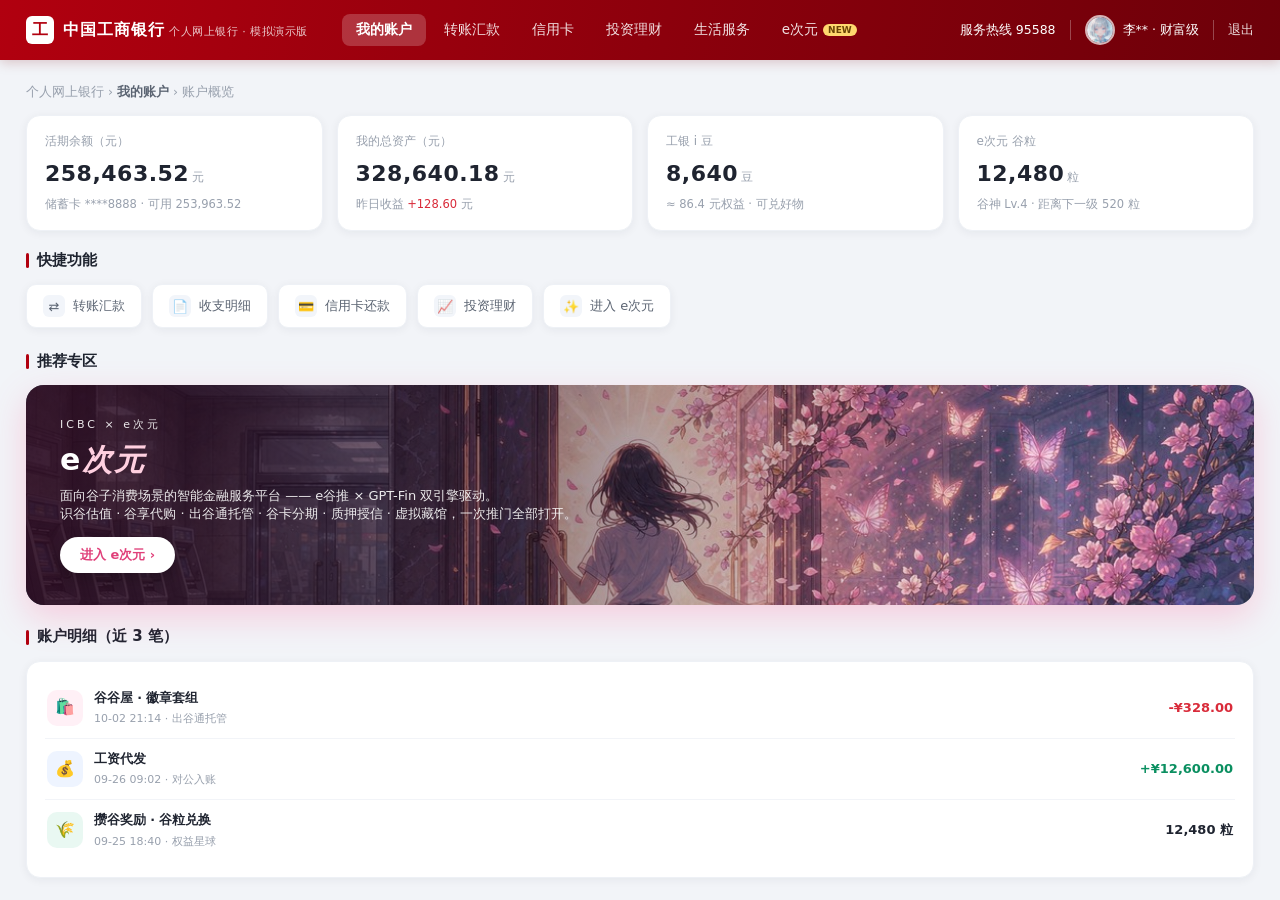
==== pc/index.html @ e94c59aa "fix(pc): 补 favicon / apple-touch-icon 与 theme-color，消除 /favicon.ico 404" ====
<!DOCTYPE html>
<html lang="zh-CN">
<head>
<meta charset="UTF-8">
<meta name="viewport" content="width=device-width, initial-scale=1.0">
<title>中国工商银行 · 个人网上银行（模拟演示版）· e次元 PC 工作台</title>
<link rel="icon" type="image/png" sizes="192x192" href="../img/icon-192.png">
<link rel="apple-touch-icon" href="../img/icon-192.png">
<meta name="theme-color" content="#c7000d">
<link rel="stylesheet" href="pc.css">
</head>
<body>

<!-- ══════════════════════════════════════════════════════════════
     一、模拟工商银行 · 个人网上银行（PC 外壳）
     ══════════════════════════════════════════════════════════════ -->
<div class="bank" id="bank">

  <header class="bk-top">
    <div class="bk-logo">
      <span class="bk-mark">工</span>
      <div><b>中国工商银行</b> <i>个人网上银行 · 模拟演示版</i></div>
    </div>
    <nav class="bk-nav">
      <button class="on">我的账户</button>
      <button>转账汇款</button>
      <button>信用卡</button>
      <button>投资理财</button>
      <button>生活服务</button>
      <button data-ecd>e次元<span class="nb">NEW</span></button>
    </nav>
    <div class="bk-right">
      <span>服务热线 95588</span>
      <span class="sep"></span>
      <div class="bk-user">
        <span class="bk-ava"><img src="../img/art/char-xiaozhi.jpg" alt=""></span>
        <span>李** · 财富级</span>
      </div>
      <span class="sep"></span>
      <a href="javascript:;" data-pctoast="演示环境：不做真实登出">退出</a>
    </div>
  </header>

  <div class="bk-body">
    <div class="bk-crumb">个人网上银行 › <b>我的账户</b> › 账户概览</div>

    <div class="bk-grid">
      <div class="bk-card">
        <div class="bk-k">活期余额（元）</div>
        <div class="bk-v">258,463.52<em>元</em></div>
        <div class="bk-s">储蓄卡 ****8888 · 可用 253,963.52</div>
      </div>
      <div class="bk-card">
        <div class="bk-k">我的总资产（元）</div>
        <div class="bk-v">328,640.18<em>元</em></div>
        <div class="bk-s">昨日收益 <span class="up">+128.60</span> 元</div>
      </div>
      <div class="bk-card">
        <div class="bk-k">工银 i 豆</div>
        <div class="bk-v">8,640<em>豆</em></div>
        <div class="bk-s">≈ 86.4 元权益 · 可兑好物</div>
      </div>
      <div class="bk-card">
        <div class="bk-k">e次元 谷粒</div>
        <div class="bk-v">12,480<em>粒</em></div>
        <div class="bk-s">谷神 Lv.4 · 距离下一级 520 粒</div>
      </div>
    </div>

    <div class="bk-sec-t">快捷功能</div>
    <div class="bk-quick">
      <button class="bk-q" data-pctoast="演示环境：转账功能已简化"><span class="qi">⇄</span>转账汇款</button>
      <button class="bk-q" data-pctoast="演示环境：仅为示意"><span class="qi">📄</span>收支明细</button>
      <button class="bk-q" data-pctoast="演示环境：仅为示意"><span class="qi">💳</span>信用卡还款</button>
      <button class="bk-q" data-pctoast="演示环境：仅为示意"><span class="qi">📈</span>投资理财</button>
      <button class="bk-q" data-ecd><span class="qi">✨</span>进入 e次元</button>
    </div>

    <div class="bk-sec-t">推荐专区</div>
    <button class="bk-door" data-ecd>
      <img src="../img/art/banner-door.jpg" alt="e次元">
      <div class="bk-door-in">
        <div class="dk">ICBC × e次元</div>
        <h2>e<em>次元</em></h2>
        <p>面向谷子消费场景的智能金融服务平台 —— e谷推 × GPT-Fin 双引擎驱动。<br>
           识谷估值 · 谷享代购 · 出谷通托管 · 谷卡分期 · 质押授信 · 虚拟藏馆，一次推门全部打开。</p>
        <span class="dgo">进入 e次元 ›</span>
      </div>
    </button>

    <div class="bk-sec-t">账户明细（近 3 笔）</div>
    <div class="bk-card">
      <div class="lrow"><span class="li" style="background:#fff0f6">🛍️</span>
        <div class="lm"><b>谷谷屋 · 徽章套组</b><span>10-02 21:14 · 出谷通托管</span></div>
        <span class="lp" style="color:#d92b3a">-¥328.00</span></div>
      <div class="lrow"><span class="li" style="background:#eef4ff">💰</span>
        <div class="lm"><b>工资代发</b><span>09-26 09:02 · 对公入账</span></div>
        <span class="lp" style="color:#0a8f60">+¥12,600.00</span></div>
      <div class="lrow"><span class="li" style="background:#e9f8f2">🌾</span>
        <div class="lm"><b>攒谷奖励 · 谷粒兑换</b><span>09-25 18:40 · 权益星球</span></div>
        <span class="lp">12,480 粒</span></div>
    </div>
  </div>
</div>

<!-- ══════════════════════════════════════════════════════════════
     二、转场（PC 版「桃花源」）
     ══════════════════════════════════════════════════════════════ -->
<div class="pce" id="pce">
  <div class="pce-cover" id="pceCover"></div>
  <div class="pce-veil"></div>
  <div id="pcePetals"></div>
  <div class="pce-word">
    <div class="k" id="pceK"></div>
    <div class="t" id="pceT"></div>
    <div class="s" id="pceS"></div>
    <div class="pce-line"></div>
    <div class="pce-bar"><i></i></div>
  </div>
</div>

<!-- ══════════════════════════════════════════════════════════════
     三、e次元 PC 工作台
     ══════════════════════════════════════════════════════════════ -->
<div class="ecapp" id="ecapp">
  <aside class="ec-side">
    <div class="ec-side-hero">
      <img src="../img/art/banner-gallery.jpg" alt="">
      <div class="sh"><b>e<em>次元</em></b><span>WORKSPACE · PC</span></div>
    </div>
    <nav class="ec-menu" id="ecMenu"></nav>
    <div class="ec-side-foot">
      演示环境 · 不产生真实资金变动<br>
      © 2026 e次元项目组 · 工行杯参赛作品
    </div>
  </aside>

  <section class="ec-work">
    <header class="ec-topbar">
      <div class="ec-search">
        <svg viewBox="0 0 24 24" fill="none" stroke="currentColor" stroke-width="2">
          <circle cx="11" cy="11" r="6.5"/><path d="M16 16l4.5 4.5" stroke-linecap="round"/></svg>
        <input id="ecQuery" placeholder="告诉 e谷推 你的需求，例如：帮我盯「星熠」的亚克力立牌，预算 300 以内">
        <button class="go" id="ecGo">开始盯梢</button>
      </div>
      <div class="ec-hot">
        <span class="t">热门</span>
        <b>#亚克力立牌</b><b>#限量吧唧</b><b>#手办补款</b><b>#低价回血</b><b>#同好交换</b>
      </div>
      <div class="ec-top-right">
        <button class="ec-bell" data-pcpage="msg"><i></i>
          <svg viewBox="0 0 24 24" fill="none" stroke="currentColor" stroke-width="1.9">
            <path d="M12 3a7 7 0 0 0-7 7v3.5L3.5 17h17L19 13.5V10a7 7 0 0 0-7-7z"/>
            <path d="M9.5 19a2.5 2.5 0 0 0 5 0"/></svg>
        </button>
        <div class="ec-me">
          <span class="av"><img src="../img/art/char-xiaoe.jpg" alt=""></span>
          <span class="nm">李** <i>谷神 Lv.4 · 12,480 谷粒</i></span>
        </div>
        <button class="btn gray sm" id="ecExit">离开 e次元</button>
      </div>
    </header>

    <div class="ec-pages" id="ecPages"></div>
  </section>
</div>

<div class="pc-toast" id="pcToast"></div>
<div class="pc-mask" id="pcMask"><div class="pc-modal" id="pcModal"></div></div>

<script src="pc.js"></script>
</body>
</html>
---- pc/pc.css ----
/* ════════════════════════════════════════════════════════════════════
   「e次元」PC 版  ·  工行个人网上银行外壳 + e次元 工作台
   (pc/pc.css)
   ─────────────────────────────────────────────────────────────────────
   视觉基调：白色工作台 + 柔和阴影 + 樱花粉为主色、天蓝/青绿/琥珀为辅。
   与移动端「梦幻樱花」呼应，但 PC 走「专业面板」路线，更贴近参考图。
   ════════════════════════════════════════════════════════════════════ */

/* ══════════ 0. 基础 ══════════ */
* { margin: 0; padding: 0; box-sizing: border-box; }
:root {
  --bk: #b1000f;            /* 工行红 */
  --bk2: #8c000c;
  --pk: #ff5c93;            /* e次元 主色 */
  --pk-d: #e0407a;
  --pk-l: #ffeff5;
  --bl: #3d7eff;
  --tl: #0aa870;
  --am: #f0a020;
  --pp: #a78bfa;
  --ink: #1f2430;
  --ink2: #5b6472;
  --ink3: #98a0ad;
  --line: #e8ebf0;
  --bg: #f2f4f8;
  --sh: 0 2px 10px rgba(24, 34, 58, .06);
  --sh2: 0 8px 26px rgba(24, 34, 58, .10);
  --r: 14px;
}
html, body { height: 100%; }
body {
  font-family: -apple-system, "PingFang SC", "HarmonyOS Sans SC", "Microsoft YaHei", system-ui, sans-serif;
  background: var(--bg); color: var(--ink); font-size: 13.5px; line-height: 1.55;
  overflow: hidden;
}
button { font-family: inherit; border: none; background: none; cursor: pointer; color: inherit; }
input, select, textarea { font-family: inherit; font-size: 13px; border: none; outline: none; background: none; color: var(--ink); }
img { display: block; }
::-webkit-scrollbar { width: 8px; height: 8px; }
::-webkit-scrollbar-thumb { background: #d6dbe4; border-radius: 8px; }
::-webkit-scrollbar-thumb:hover { background: #c2c9d4; }

/* ══════════ 1. 工行 PC 外壳 ══════════ */
.bank { height: 100vh; display: flex; flex-direction: column; }
.bk-top {
  flex: none; height: 60px; display: flex; align-items: center; gap: 18px;
  padding: 0 26px;
  background: linear-gradient(100deg, #b1000f 0%, #8c000c 52%, #6d0009 100%);
  color: #fff; box-shadow: 0 2px 12px rgba(120, 0, 10, .22);
}
.bk-logo { display: flex; align-items: center; gap: 9px; }
.bk-mark {
  width: 28px; height: 28px; border-radius: 6px; flex: none;
  background: #fff; color: var(--bk); font-weight: 800; font-size: 16px;
  display: flex; align-items: center; justify-content: center;
}
.bk-logo b { font-size: 16px; letter-spacing: 1px; }
.bk-logo i { font-style: normal; font-size: 11px; opacity: .78; letter-spacing: .5px; }
.bk-nav { display: flex; gap: 4px; margin-left: 16px; }
.bk-nav button {
  padding: 7px 14px; border-radius: 8px; font-size: 13.5px; color: rgba(255, 255, 255, .88);
  transition: background .18s, color .18s;
}
.bk-nav button:hover { background: rgba(255, 255, 255, .13); color: #fff; }
.bk-nav button.on { background: rgba(255, 255, 255, .2); color: #fff; font-weight: 700; }
.bk-nav button .nb {
  font-size: 9px; background: #ffd76e; color: #6a4405; border-radius: 8px;
  padding: 1px 5px; margin-left: 5px; font-weight: 800; vertical-align: 1px;
}
.bk-right { margin-left: auto; display: flex; align-items: center; gap: 14px; font-size: 12.5px; }
.bk-user { display: flex; align-items: center; gap: 8px; }
.bk-user .bk-ava {
  width: 30px; height: 30px; border-radius: 50%; overflow: hidden;
  border: 2px solid rgba(255, 255, 255, .7);
}
.bk-user .bk-ava img { width: 100%; height: 100%; object-fit: cover; }
.bk-right .sep { width: 1px; height: 20px; background: rgba(255, 255, 255, .28); }
.bk-right a { color: rgba(255, 255, 255, .85); text-decoration: none; }
.bk-right a:hover { color: #fff; }

.bk-body { flex: 1; overflow: auto; padding: 22px 26px 40px; }
.bk-crumb { font-size: 12.5px; color: var(--ink3); margin-bottom: 14px; }
.bk-crumb b { color: var(--ink2); font-weight: 600; }

/* 账户概览 */
.bk-grid { display: grid; grid-template-columns: repeat(4, 1fr); gap: 14px; margin-bottom: 18px; }
.bk-card {
  background: #fff; border-radius: var(--r); padding: 16px 18px; box-shadow: var(--sh);
  border: 1px solid #eef1f6;
}
.bk-card .bk-k { font-size: 12px; color: var(--ink3); }
.bk-card .bk-v { font-size: 22px; font-weight: 800; margin-top: 6px; letter-spacing: .5px; }
.bk-card .bk-v em { font-size: 12px; font-weight: 500; color: var(--ink3); font-style: normal; margin-left: 3px; }
.bk-card .bk-s { font-size: 11.5px; color: var(--ink3); margin-top: 5px; }
.bk-card .up { color: #d92b3a; }

/* 快捷功能 */
.bk-quick { display: flex; flex-wrap: wrap; gap: 10px; margin: 6px 0 22px; }
.bk-q {
  display: flex; align-items: center; gap: 8px; padding: 10px 16px;
  background: #fff; border-radius: 10px; box-shadow: var(--sh); border: 1px solid #eef1f6;
  font-size: 13px; color: var(--ink2); transition: .18s;
}
.bk-q:hover { transform: translateY(-2px); box-shadow: var(--sh2); color: var(--ink); }
.bk-q .qi { width: 22px; height: 22px; border-radius: 6px; background: #f2f5fa; display: flex; align-items: center; justify-content: center; font-size: 13px; }

.bk-sec-t { font-size: 15px; font-weight: 700; margin: 4px 0 12px; display: flex; align-items: center; gap: 8px; }
.bk-sec-t::before { content: ""; width: 3px; height: 15px; border-radius: 3px; background: var(--bk); }

/* e次元 大门（PC 端主入口） */
.bk-door {
  position: relative; display: block; width: 100%; text-align: left;
  border-radius: 18px; overflow: hidden; box-shadow: 0 12px 34px rgba(255, 92, 147, .26);
  margin-bottom: 20px; border: none; padding: 0;
}
.bk-door > img { width: 100%; height: 220px; object-fit: cover; object-position: center 34%; }
.bk-door::after {
  content: ""; position: absolute; inset: 0;
  background: linear-gradient(96deg, rgba(46, 8, 30, .84) 0%, rgba(46, 8, 30, .46) 42%, rgba(46, 8, 30, .02) 78%);
}
.bk-door-in { position: absolute; left: 34px; top: 50%; transform: translateY(-50%); z-index: 2; color: #fff; max-width: 46%; }
.bk-door-in .dk { font-size: 11px; letter-spacing: 3px; opacity: .9; }
.bk-door-in h2 { font-size: 30px; margin: 8px 0 6px; letter-spacing: 2px; }
.bk-door-in h2 em { font-style: italic; font-family: Georgia, serif; color: #ffd0e0; }
.bk-door-in p { font-size: 13px; color: rgba(255, 255, 255, .9); }
.bk-door-in .dgo {
  display: inline-flex; align-items: center; gap: 6px; margin-top: 14px;
  background: #fff; color: var(--pk-d); font-weight: 700; font-size: 13px;
  padding: 9px 20px; border-radius: 24px; box-shadow: 0 6px 18px rgba(0, 0, 0, .22);
}
.bk-door:hover .bk-door-in .dgo { transform: translateX(3px); }
.bk-door-in .dgo { transition: transform .24s; }

/* ══════════ 2. 转场（PC 版「桃花源」） ══════════ */
.pce {
  position: fixed; inset: 0; z-index: 90; display: flex;
  opacity: 0; pointer-events: none; transition: opacity .42s ease; overflow: hidden;
}
.pce.on { opacity: 1; pointer-events: auto; }
.pce-cover {
  position: absolute; inset: 0; background-size: cover; background-position: center 26%;
  transform: scale(1.07); transition: transform 1.6s cubic-bezier(.2, .7, .3, 1);
}
.pce.on .pce-cover { transform: scale(1); }
.pce-veil {
  position: absolute; inset: 0;
  background:
    radial-gradient(90% 70% at 50% 92%, rgba(255, 255, 255, .96) 0%, rgba(255, 246, 250, .8) 34%, rgba(255, 246, 250, 0) 68%),
    linear-gradient(120deg, rgba(255, 143, 177, .34), rgba(167, 139, 250, .26) 55%, rgba(108, 188, 242, .3));
}
.pce-word {
  position: relative; z-index: 3; margin: auto; text-align: center;
  padding-bottom: 6vh;
}
.pce-word .k { font-size: 12px; letter-spacing: 8px; color: #d9417d; font-weight: 700; opacity: 0; }
.pce-word .t {
  font-size: 58px; font-weight: 800; letter-spacing: 8px; color: #b8205e; margin: 12px 0 4px;
  text-shadow: 0 8px 30px rgba(255, 255, 255, .95), 0 3px 10px rgba(184, 32, 94, .18);
  opacity: 0; transform: translateY(18px) scale(.95);
}
.pce-word .s { font-size: 14px; letter-spacing: 5px; color: #8a5a72; opacity: 0; }
.pce-line { width: 0; height: 4px; border-radius: 4px; margin: 20px auto 0; background: linear-gradient(90deg, #ff8fb1, #a78bfa); box-shadow: 0 4px 16px rgba(255, 92, 147, .5); }
.pce-bar { margin: 20px auto 0; width: 180px; height: 3px; border-radius: 3px; background: rgba(255, 255, 255, .6); overflow: hidden; opacity: 0; }
.pce-bar i { display: block; height: 100%; width: 0; background: linear-gradient(90deg, #ff8fb1, #a78bfa); }
.pce.on .k { animation: pcR .6s .1s ease forwards; }
.pce.on .t { animation: pcR .7s .22s cubic-bezier(.2, .9, .3, 1.2) forwards; }
.pce.on .s { animation: pcR .6s .42s ease forwards; }
.pce.on .pce-line { animation: pcG .6s .55s ease forwards; }
.pce.on .pce-bar { animation: pcR .4s .6s ease forwards; }
.pce.on .pce-bar i { animation: pcL 1.2s .62s cubic-bezier(.4, .1, .3, 1) forwards; }
@keyframes pcR { to { opacity: 1; transform: none; } }
@keyframes pcG { to { width: 120px; } }
@keyframes pcL { to { width: 100%; } }
.pce-petal {
  position: absolute; top: -40px; z-index: 4; width: 14px; height: 14px;
  border-radius: 50% 0 50% 50%;
  background: linear-gradient(150deg, #fff0f5, #ffa6c4 60%, #ff6fa0);
  box-shadow: 0 3px 10px rgba(255, 122, 170, .45);
  animation: pcP linear infinite;
}
@keyframes pcP {
  0% { transform: translate3d(0, 0, 0) rotate(0); opacity: 0; }
  10% { opacity: .95; }
  100% { transform: translate3d(var(--dx, 80px), 108vh, 0) rotate(540deg); opacity: 0; }
}
.pce.out { animation: pcOut .5s cubic-bezier(.5, 0, .7, .2) forwards; }
@keyframes pcOut { 0% { opacity: 1; transform: scale(1); filter: blur(0); } 100% { opacity: 0; transform: scale(1.1); filter: blur(8px); } }

/* ══════════ 3. e次元 PC 工作台 ══════════ */
.ecapp {
  position: fixed; inset: 0; z-index: 100; display: none;
  grid-template-columns: 216px 1fr; background: #f5f6fa;
}
.ecapp.on { display: grid; }

/* 左侧栏 */
.ec-side {
  background: linear-gradient(180deg, #2a1330 0%, #3a1a3f 46%, #241029 100%);
  color: #fff; display: flex; flex-direction: column; overflow: hidden;
}
.ec-side-hero { position: relative; height: 118px; flex: none; overflow: hidden; }
.ec-side-hero img { width: 100%; height: 100%; object-fit: cover; object-position: center 32%; }
.ec-side-hero::after {
  content: ""; position: absolute; inset: 0;
  background: linear-gradient(180deg, rgba(42, 19, 48, .45), rgba(42, 19, 48, .96));
}
.ec-side-hero .sh { position: absolute; left: 16px; bottom: 12px; z-index: 2; }
.ec-side-hero .sh b { font-size: 19px; letter-spacing: 3px; }
.ec-side-hero .sh b em { font-style: italic; font-family: Georgia, serif; color: #ffd0e0; }
.ec-side-hero .sh span { display: block; font-size: 10.5px; opacity: .72; letter-spacing: 1px; margin-top: 2px; }
.ec-menu { flex: 1; overflow-y: auto; padding: 12px 10px 18px; }
.ec-menu::-webkit-scrollbar { width: 0; }
.ec-menu .grp { font-size: 10.5px; letter-spacing: 1.6px; opacity: .42; padding: 12px 10px 6px; }
.ec-mi {
  display: flex; align-items: center; gap: 10px; width: 100%;
  padding: 9px 12px; border-radius: 10px; color: rgba(255, 255, 255, .76);
  font-size: 13.5px; text-align: left; transition: .18s; position: relative;
}
.ec-mi:hover { background: rgba(255, 255, 255, .09); color: #fff; }
.ec-mi.on {
  background: linear-gradient(100deg, rgba(255, 143, 177, .34), rgba(167, 139, 250, .22));
  color: #fff; font-weight: 700;
}
.ec-mi.on::before {
  content: ""; position: absolute; left: 0; top: 9px; bottom: 9px; width: 3px;
  border-radius: 3px; background: linear-gradient(180deg, #ffa6c4, #a78bfa);
}
.ec-mi svg { width: 17px; height: 17px; flex: none; }
.ec-mi .dot { margin-left: auto; min-width: 17px; height: 17px; border-radius: 9px; background: #ff5c93; font-size: 10px; font-weight: 700; display: flex; align-items: center; justify-content: center; padding: 0 4px; }
.ec-side-foot { flex: none; padding: 10px 14px 14px; font-size: 10px; opacity: .45; line-height: 1.6; border-top: 1px solid rgba(255, 255, 255, .08); }

/* 右侧工作区 */
.ec-work { display: flex; flex-direction: column; overflow: hidden; }
.ec-topbar {
  flex: none; height: 60px; display: flex; align-items: center; gap: 14px;
  padding: 0 22px; background: #fff; border-bottom: 1px solid var(--line);
}
.ec-search {
  flex: 1; max-width: 620px; height: 38px; border-radius: 20px;
  background: #f3f5f9; display: flex; align-items: center; gap: 9px; padding: 0 14px;
  border: 1px solid transparent; transition: .2s;
}
.ec-search:focus-within { background: #fff; border-color: #ffc6da; box-shadow: 0 0 0 3px rgba(255, 92, 147, .1); }
.ec-search svg { width: 16px; height: 16px; color: var(--ink3); flex: none; }
.ec-search input { flex: 1; font-size: 13px; }
.ec-search .go { background: linear-gradient(135deg, #ffa6c4, #ff5c93); color: #fff; font-size: 12px; font-weight: 700; padding: 6px 15px; border-radius: 16px; }
.ec-hot { display: flex; align-items: center; gap: 6px; flex-wrap: wrap; max-width: 330px; }
.ec-hot span.t { font-size: 11px; color: var(--ink3); flex: none; }
.ec-hot b { font-size: 11.5px; color: var(--ink2); font-weight: 500; cursor: pointer; }
.ec-hot b:hover { color: var(--pk-d); }
.ec-top-right { margin-left: auto; display: flex; align-items: center; gap: 12px; }
.ec-bell { position: relative; width: 34px; height: 34px; border-radius: 50%; background: #f4f6fa; display: flex; align-items: center; justify-content: center; }
.ec-bell svg { width: 17px; height: 17px; color: var(--ink2); }
.ec-bell i { position: absolute; top: 5px; right: 5px; width: 8px; height: 8px; border-radius: 50%; background: var(--pk); border: 2px solid #fff; }
.ec-me { display: flex; align-items: center; gap: 8px; padding-left: 12px; border-left: 1px solid var(--line); }
.ec-me .av { width: 32px; height: 32px; border-radius: 50%; overflow: hidden; box-shadow: 0 0 0 2px #ffe3ee; }
.ec-me .av img { width: 100%; height: 100%; object-fit: cover; }
.ec-me .nm { font-size: 12.5px; }
.ec-me .nm i { display: block; font-style: normal; font-size: 10.5px; color: var(--pk-d); font-weight: 700; }

.ec-pages { flex: 1; overflow-y: auto; padding: 20px 22px 40px; }
.ec-page { display: none; }
.ec-page.on { display: block; animation: pcUp .34s ease both; }
@keyframes pcUp { from { opacity: 0; transform: translateY(10px); } to { opacity: 1; transform: none; } }

/* 页头 */
.pg-head { margin-bottom: 16px; }
.pg-head h1 { font-size: 20px; letter-spacing: .5px; }
.pg-head p { font-size: 12.5px; color: var(--ink3); margin-top: 5px; }
.pg-head .row { display: flex; align-items: flex-end; gap: 12px; }
.pg-head .row .sp { margin-left: auto; }

/* 通用面板 */
.pnl { background: #fff; border-radius: var(--r); box-shadow: var(--sh); border: 1px solid #eef1f6; padding: 16px 18px; }
.pnl + .pnl { margin-top: 14px; }
.pnl-t { display: flex; align-items: center; gap: 8px; font-size: 14.5px; font-weight: 700; margin-bottom: 12px; }
.pnl-t .sp { margin-left: auto; font-size: 12px; color: var(--ink3); font-weight: 400; cursor: pointer; }
.pnl-t .ic { width: 26px; height: 26px; border-radius: 8px; display: flex; align-items: center; justify-content: center; font-size: 14px; }
.grid2 { display: grid; grid-template-columns: 1fr 1fr; gap: 14px; align-items: start; }
.grid3 { display: grid; grid-template-columns: repeat(3, 1fr); gap: 14px; }
.grid4 { display: grid; grid-template-columns: repeat(4, 1fr); gap: 14px; }
.grid-32 { display: grid; grid-template-columns: 1fr 1fr; gap: 14px; align-items: start; }
@media (max-width: 1180px) { .grid4 { grid-template-columns: repeat(2, 1fr); } }

.muted { color: var(--ink2); font-size: 12.5px; }
.tiny { color: var(--ink3); font-size: 11.5px; }
.chiprow { display: flex; gap: 8px; flex-wrap: wrap; }
.chip {
  font-size: 12px; padding: 5px 12px; border-radius: 16px; background: #f3f5f9;
  color: var(--ink2); border: 1px solid transparent; transition: .16s;
}
.chip:hover { color: var(--pk-d); }
.chip.on { background: var(--pk-l); color: var(--pk-d); border-color: #ffd0e0; font-weight: 700; }
.tag { font-size: 10.5px; padding: 2px 8px; border-radius: 6px; background: #f3f5f9; color: var(--ink2); font-weight: 600; }
.tag.pk { background: var(--pk-l); color: var(--pk-d); }
.tag.bl { background: #eaf1ff; color: #2f6fe0; }
.tag.tl { background: #e6f7f0; color: #0a8f60; }
.tag.am { background: #fff4e3; color: #b8791a; }
.tag.pp { background: #f1ecff; color: #7a5cff; }

.btn {
  display: inline-flex; align-items: center; justify-content: center; gap: 6px;
  padding: 9px 20px; border-radius: 21px; font-size: 13px; font-weight: 700;
  background: linear-gradient(135deg, #ffa6c4, #ff5c93); color: #fff;
  box-shadow: 0 5px 14px rgba(255, 92, 147, .3); transition: .16s;
}
.btn:hover { transform: translateY(-1px); box-shadow: 0 8px 20px rgba(255, 92, 147, .38); }
.btn.gray { background: #f3f5f9; color: var(--ink2); box-shadow: none; }
.btn.gray:hover { background: #eaedf3; }
.btn.bl { background: linear-gradient(135deg, #8fc0ff, #3d7eff); box-shadow: 0 5px 14px rgba(61, 126, 255, .3); }
.btn.tl { background: linear-gradient(135deg, #7fe0bd, #0aa870); box-shadow: 0 5px 14px rgba(10, 168, 112, .3); }
.btn.am { background: linear-gradient(135deg, #ffd98c, #f0a020); box-shadow: 0 5px 14px rgba(240, 160, 32, .3); color: #6a4405; }
.btn.sm { padding: 6px 14px; font-size: 12px; border-radius: 16px; }

/* 图片窗口 */
.win { position: relative; overflow: hidden; border-radius: 12px; background: linear-gradient(150deg, #ffe9f1, #eaf3ff); }
.win > img { width: 100%; height: 100%; object-fit: cover; }
.win-sq { aspect-ratio: 1 / 1; }
.win-bn { border-radius: 14px; }
.win-bn > img { height: 146px; object-position: center 30%; }
.win-bn::after { content: ""; position: absolute; inset: 0; background: linear-gradient(96deg, rgba(40, 10, 28, .7), rgba(40, 10, 28, .18) 56%, transparent 84%); }
.win-bn .wt { position: absolute; left: 16px; right: 32%; top: 50%; transform: translateY(-50%); z-index: 2; color: #fff; }
.win-bn .wt b { display: block; font-size: 15px; }
.win-bn .wt span { display: block; font-size: 11px; opacity: .9; margin-top: 4px; }

/* 商品卡 */
.g-card {
  background: #fff; border-radius: 14px; overflow: hidden; border: 1px solid #eef1f6;
  box-shadow: var(--sh); transition: .2s; cursor: pointer; text-align: left;
}
.g-card:hover { transform: translateY(-3px); box-shadow: var(--sh2); }
.g-card .win { border-radius: 0; }
.g-card .gb { padding: 10px 12px 12px; }
.g-card .gb b { font-size: 12.5px; display: block; line-height: 1.4; }
.g-card .gb .gp { display: flex; align-items: center; gap: 6px; margin-top: 7px; }
.g-card .gb .gp em { font-style: normal; font-size: 15px; font-weight: 800; color: var(--pk-d); }
.g-card .gb .gp i { font-style: normal; margin-left: auto; }

/* 头像窗 */
.av { border-radius: 50%; overflow: hidden; flex: none; box-shadow: 0 0 0 2px #fff, 0 3px 10px rgba(255, 92, 147, .18); }
.av img { width: 100%; height: 100%; object-fit: cover; object-position: center 20%; }

/* 列表行 */
.lrow { display: flex; align-items: center; gap: 11px; padding: 10px 2px; border-bottom: 1px solid #f2f4f8; }
.lrow:last-child { border-bottom: none; }
.lrow .li { width: 36px; height: 36px; border-radius: 10px; display: flex; align-items: center; justify-content: center; font-size: 16px; flex: none; }
.lrow .lm { flex: 1; min-width: 0; }
.lrow .lm b { font-size: 12.5px; display: block; }
.lrow .lm span { font-size: 11px; color: var(--ink3); }
.lrow .lp { font-size: 13px; font-weight: 700; white-space: nowrap; }

/* 步骤流 */
.steps { display: flex; align-items: flex-start; gap: 0; }
.step { flex: 1; text-align: center; position: relative; }
.step .si { width: 38px; height: 38px; border-radius: 50%; margin: 0 auto 8px; display: flex; align-items: center; justify-content: center; font-size: 17px; background: #f3f6fb; position: relative; z-index: 2; }
.step.done .si { background: linear-gradient(135deg, #ffa6c4, #ff5c93); color: #fff; }
.step b { font-size: 12.5px; display: block; }
.step span { font-size: 11px; color: var(--ink3); display: block; margin-top: 2px; }
.step::after {
  content: ""; position: absolute; top: 19px; left: 50%; width: 100%; height: 2px;
  background: #eceff5; z-index: 1;
}
.step:last-child::after { display: none; }
.step.done::after { background: linear-gradient(90deg, #ffb3cd, #eceff5); }

/* 指标块 */
.metric { text-align: center; padding: 12px; border-radius: 12px; background: #f7f9fc; }
.metric em { display: block; font-style: normal; font-size: 11.5px; color: var(--ink3); }
.metric b { display: block; font-size: 19px; font-weight: 800; margin-top: 4px; }
.metric.bl { background: #eef4ff; }
.metric.tl { background: #e9f8f2; }
.metric.am { background: #fff6e7; }
.metric.pk { background: #fff0f6; }
.metric.bl b { color: #2f6fe0; }
.metric.tl b { color: #0a8f60; }
.metric.am b { color: #b8791a; }
.metric.pk b { color: var(--pk-d); }

/* 表单 */
.fld { margin-bottom: 12px; }
.fld label { display: block; font-size: 12px; color: var(--ink2); margin-bottom: 5px; font-weight: 600; }
.fld .inp {
  height: 38px; border-radius: 10px; background: #f5f7fa; border: 1px solid #e9edf3;
  display: flex; align-items: center; padding: 0 12px; gap: 8px;
}
.fld .inp input { flex: 1; }
.fld .inp .fx { color: var(--ink3); font-size: 12px; }
.fld .inp:focus-within { background: #fff; border-color: #ffc6da; box-shadow: 0 0 0 3px rgba(255, 92, 147, .1); }

/* 上传区 */
.drop {
  border: 2px dashed #e2e7f0; border-radius: 14px; background: #fbfcfe;
  padding: 30px 20px; text-align: center; transition: .2s; cursor: pointer;
}
.drop:hover { border-color: #ffc6da; background: #fff8fb; }
.drop .di { width: 52px; height: 52px; border-radius: 14px; margin: 0 auto 10px; display: flex; align-items: center; justify-content: center; font-size: 24px; background: linear-gradient(135deg, #eaf1ff, #dce8ff); }
.drop b { font-size: 13.5px; }
.drop p { font-size: 11.5px; color: var(--ink3); margin-top: 5px; }

/* 图表窗 */
.chartbox { height: 210px; position: relative; }
.chartbox canvas { width: 100%; height: 100%; display: block; }

/* 画廊（藏馆） */
.gal { display: grid; grid-template-columns: repeat(4, 1fr); gap: 12px; }
.gal .gi { border-radius: 12px; overflow: hidden; background: #fff; border: 1px solid #eef1f6; box-shadow: var(--sh); }
.gal .gi .win { border-radius: 0; }
.gal .gi .gb { padding: 8px 10px 10px; }
.gal .gi .gb b { font-size: 12px; display: block; }
.gal .gi .gb .tag { margin-top: 6px; display: inline-block; }

/* 房间场景（藏馆大图） */
.room { position: relative; border-radius: 14px; overflow: hidden; box-shadow: var(--sh2); }
.room img { width: 100%; height: 240px; object-fit: cover; }
.room .rt { position: absolute; left: 18px; bottom: 16px; z-index: 2; color: #fff; }
.room .rt b { font-size: 17px; display: block; text-shadow: 0 2px 10px rgba(0, 0, 0, .5); }
.room .rt span { font-size: 11.5px; opacity: .92; }
.room::after { content: ""; position: absolute; inset: 0; background: linear-gradient(180deg, transparent 40%, rgba(20, 8, 30, .68)); }

/* Toast */
.pc-toast {
  position: fixed; left: 50%; bottom: 44px; transform: translate(-50%, 16px);
  background: rgba(30, 20, 40, .93); color: #fff; font-size: 13px;
  padding: 11px 20px; border-radius: 24px; z-index: 200;
  opacity: 0; pointer-events: none; transition: .28s;
  box-shadow: 0 10px 30px rgba(0, 0, 0, .3); max-width: 70vw;
}
.pc-toast.on { opacity: 1; transform: translate(-50%, 0); }

/* 弹窗 */
.pc-mask {
  position: fixed; inset: 0; z-index: 150; background: rgba(30, 18, 40, .45);
  backdrop-filter: blur(3px); display: none; align-items: center; justify-content: center;
}
.pc-mask.on { display: flex; }
.pc-modal {
  width: 560px; max-width: 92vw; max-height: 84vh; overflow-y: auto;
  background: #fff; border-radius: 18px; padding: 22px 24px;
  box-shadow: 0 24px 60px rgba(30, 18, 40, .3);
  animation: pcUp .28s ease both;
}
.pc-modal h3 { font-size: 17px; margin-bottom: 4px; }
.pc-modal .sub { font-size: 12px; color: var(--ink3); margin-bottom: 14px; }

/* 空状态 */
.empty { text-align: center; padding: 34px 0; color: var(--ink3); font-size: 12.5px; }
.empty .e { font-size: 34px; display: block; margin-bottom: 8px; opacity: .7; }

/* ══════════ 9. 偏好卡片（谷伴选择） ══════════ */
.pref-card {
  display: block; width: 100%; padding: 8px 8px 10px; text-align: center;
  background: #fff; border: 1.5px solid var(--line); border-radius: 13px;
  transition: transform .2s, box-shadow .2s, border-color .2s, background .2s;
}
.pref-card:hover { transform: translateY(-2px); box-shadow: var(--sh); border-color: #ffd2e3; }
.pref-card.on { border-color: var(--pk); background: var(--pk-l); box-shadow: 0 6px 16px rgba(255, 92, 147, .14); }
.pref-card .pc-win {
  display: block; aspect-ratio: 1 / 1; border-radius: 11px; overflow: hidden;
  margin-bottom: 8px; background: linear-gradient(150deg, #ffeff5, #eaf3ff);
}
.pref-card .pc-win img { width: 100%; height: 100%; object-fit: cover; object-position: center 22%; }
.pref-card b { display: block; font-size: 12.5px; letter-spacing: .2px; }
.pref-card > span { display: block; font-size: 10.5px; color: var(--ink3); margin-top: 1px; }
.pref-card.on > span { color: var(--pk-d); }
.pref-card::after {
  content: "✓"; position: absolute; opacity: 0;
}
.pref-card { position: relative; }
.pref-card.on::after {
  opacity: 1; top: 6px; right: 6px; width: 17px; height: 17px; line-height: 17px;
  border-radius: 50%; background: var(--pk); color: #fff; font-size: 10px; font-weight: 700;
}

/* 顶栏用户区：避免与下一行文字叠字 */
.ec-me .nm { line-height: 1.25; }
.ec-me .nm i { line-height: 1.3; }
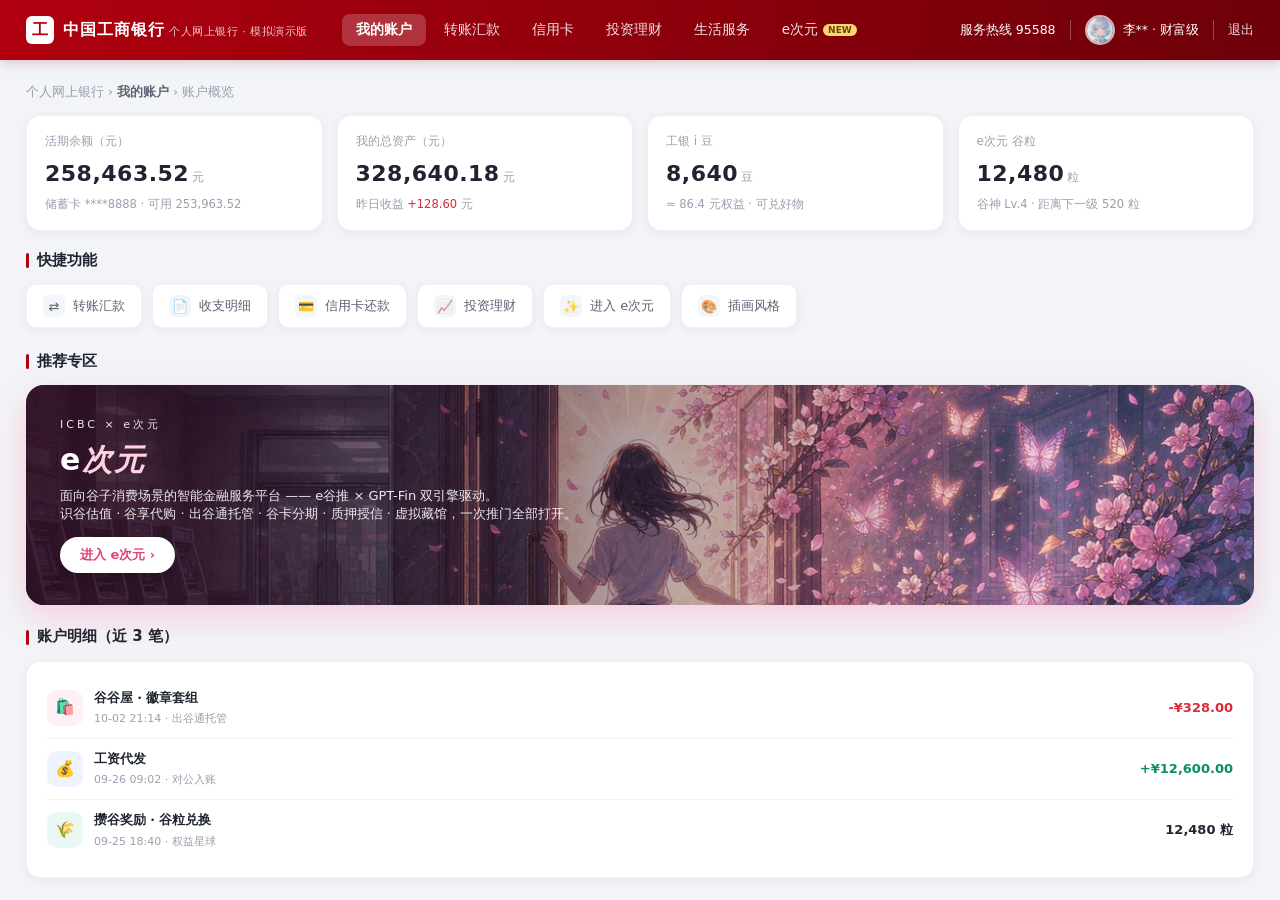
==== commit 06e3a24d: "feat(e次元/PC): 性别入口可视性升级 —— 我的页常驻开关 + 右上角「设置」按钮 + PC 端设置面板" ====
--- a/pc/index.html
+++ b/pc/index.html
@@ -3,11 +3,32 @@
 <head>
 <meta charset="UTF-8">
 <meta name="viewport" content="width=device-width, initial-scale=1.0">
-<title>中国工商银行 · 个人网上银行（模拟演示版）· e次元 PC 工作台</title>
+<title>中国工商银行 · 个人网上银行（模拟演示版）· e次元 PC 工作台｜工行杯参赛作品</title>
+
+<!-- ═══ SEO ═══ -->
+<meta name="description" content="e次元 PC 工作台 · 第 17 届「工行杯」全国大学生金融科技创新大赛参赛作品。以个人网上银行（模拟演示版）为入口，十三项功能工作台涵盖 AI 鉴真、智能估值、交易保障、谷子信贷、个人虚拟藏馆与社区共创。">
+<meta name="keywords" content="e次元,e-times,工行杯,金融科技创新,PC工作台,二次元,谷子经济,AI鉴真,智能估值,交易保障,谷子信贷,虚拟藏馆">
+<meta name="author" content="何镕辉">
+<meta name="robots" content="index, follow">
+<link rel="canonical" href="https://cryo-skm.github.io/e-times/pc/index.html">
+<meta property="og:type" content="website">
+<meta property="og:site_name" content="e次元 e-times">
+<meta property="og:title" content="e次元 e-times · PC 端工作台（工行杯参赛作品）">
+<meta property="og:description" content="以个人网上银行（模拟演示版）为入口，十三项功能工作台：AI 鉴真、智能估值、交易保障、谷子信贷、个人虚拟藏馆。">
+<meta property="og:url" content="https://cryo-skm.github.io/e-times/pc/index.html">
+<meta property="og:image" content="https://cryo-skm.github.io/e-times/img/art/banner-gallery.jpg">
+<meta property="og:locale" content="zh_CN">
+<meta name="twitter:card" content="summary_large_image">
+<meta name="twitter:title" content="e次元 e-times · PC 端工作台（工行杯参赛作品）">
+<meta name="twitter:description" content="十三项功能工作台：AI 鉴真 · 智能估值 · 交易保障 · 谷子信贷 · 虚拟藏馆。">
+<meta name="twitter:image" content="https://cryo-skm.github.io/e-times/img/art/banner-gallery.jpg">
+<link rel="alternate" hreflang="zh-CN" href="https://cryo-skm.github.io/e-times/pc/index.html">
+
 <link rel="icon" type="image/png" sizes="192x192" href="../img/icon-192.png">
 <link rel="apple-touch-icon" href="../img/icon-192.png">
 <meta name="theme-color" content="#c7000d">
 <link rel="stylesheet" href="pc.css">
+  <meta name="google-site-verification" content="uTqId6SRNmGXvKSbrXiXW8jveNwHj3v3Wo9zQKKiJJE">
 </head>
 <body>
 
@@ -74,11 +95,12 @@
       <button class="bk-q" data-pctoast="演示环境：仅为示意"><span class="qi">💳</span>信用卡还款</button>
       <button class="bk-q" data-pctoast="演示环境：仅为示意"><span class="qi">📈</span>投资理财</button>
       <button class="bk-q" data-ecd><span class="qi">✨</span>进入 e次元</button>
+      <button class="bk-q" data-pcgender-open><span class="qi">🎨</span>插画风格</button>
     </div>
 
     <div class="bk-sec-t">推荐专区</div>
     <button class="bk-door" data-ecd>
-      <img src="../img/art/banner-door.jpg" alt="e次元">
+      <img id="bkDoorImg" src="../img/art/banner-door.jpg" alt="e次元">
       <div class="bk-door-in">
         <div class="dk">ICBC × e次元</div>
         <h2>e<em>次元</em></h2>
@@ -125,10 +147,14 @@
 <div class="ecapp" id="ecapp">
   <aside class="ec-side">
     <div class="ec-side-hero">
-      <img src="../img/art/banner-gallery.jpg" alt="">
+      <img id="ecSideHero" src="../img/art/banner-gallery.jpg" alt="">
       <div class="sh"><b>e<em>次元</em></b><span>WORKSPACE · PC</span></div>
     </div>
     <nav class="ec-menu" id="ecMenu"></nav>
+    <button class="ec-side-gender" data-pcgender-open>
+      <i>🎨</i>
+      <span><b>插画风格</b><em id="ecGenderLabel">美少女</em></span>
+    </button>
     <div class="ec-side-foot">
       演示环境 · 不产生真实资金变动<br>
       © 2026 e次元项目组 · 工行杯参赛作品
--- a/pc/pc.css
+++ b/pc/pc.css
@@ -474,3 +474,48 @@
 /* 顶栏用户区：避免与下一行文字叠字 */
 .ec-me .nm { line-height: 1.25; }
 .ec-me .nm i { line-height: 1.3; }
+
+/* ══════════════════════════════════════════════════════════════
+   插画风格（性别）：侧栏常驻入口 + 设置面板
+   ══════════════════════════════════════════════════════════════ */
+.ec-side-gender {
+  flex: none; display: flex; align-items: center; gap: 10px;
+  margin: 0 12px 10px; padding: 10px 12px; border-radius: 12px;
+  background: rgba(255, 255, 255, .09); border: 1px solid rgba(255, 255, 255, .16);
+  color: #fff; cursor: pointer; text-align: left;
+  transition: background .18s, transform .16s cubic-bezier(.34, 1.56, .64, 1);
+}
+.ec-side-gender:hover { background: rgba(255, 255, 255, .16); }
+.ec-side-gender:active { transform: scale(.97); }
+.ec-side-gender > i {
+  font-style: normal; font-size: 16px; width: 30px; height: 30px; border-radius: 9px;
+  background: rgba(255, 255, 255, .16); display: flex; align-items: center;
+  justify-content: center; flex: none;
+}
+.ec-side-gender > span { flex: 1; min-width: 0; display: flex; align-items: center; justify-content: space-between; gap: 8px; }
+.ec-side-gender b { font-size: 12.5px; font-weight: 700; }
+.ec-side-gender em {
+  font-style: normal; font-size: 10.5px; font-weight: 700; padding: 2px 9px;
+  border-radius: 999px; color: #4a2a12;
+  background: linear-gradient(135deg, #ffd76e, #ff9db0);
+}
+
+/* 设置面板里的两个形象卡片 */
+.gp2 { display: flex; gap: 12px; margin: 14px 0 4px; }
+.gp2-c {
+  flex: 1; border: 2px solid #e9ecf3; border-radius: 14px; padding: 14px 10px;
+  background: #fff; display: flex; flex-direction: column; align-items: center; gap: 6px;
+  transition: border-color .18s, box-shadow .18s, transform .16s cubic-bezier(.34, 1.56, .64, 1);
+}
+.gp2-c:hover { border-color: #cdd5e6; }
+.gp2-c:active { transform: scale(.96); }
+.gp2-c.on { border-color: #7a5cff; background: linear-gradient(160deg, #f4f0ff, #fff); box-shadow: 0 6px 18px rgba(122, 92, 255, .18); }
+.gp2-av { display: flex; }
+.gp2-av img {
+  width: 42px; height: 42px; border-radius: 50%; object-fit: cover; object-position: center top;
+  border: 2px solid #fff; box-shadow: 0 2px 8px rgba(31, 41, 61, .14); margin: 0 -7px;
+}
+.gp2-av img + img { margin-left: 14px; }
+.gp2-c b { font-size: 14px; color: var(--ink); }
+.gp2-c em { font-style: normal; font-size: 11px; color: #98a0ad; }
+.gp2-c.on b { color: #5b3fe0; }
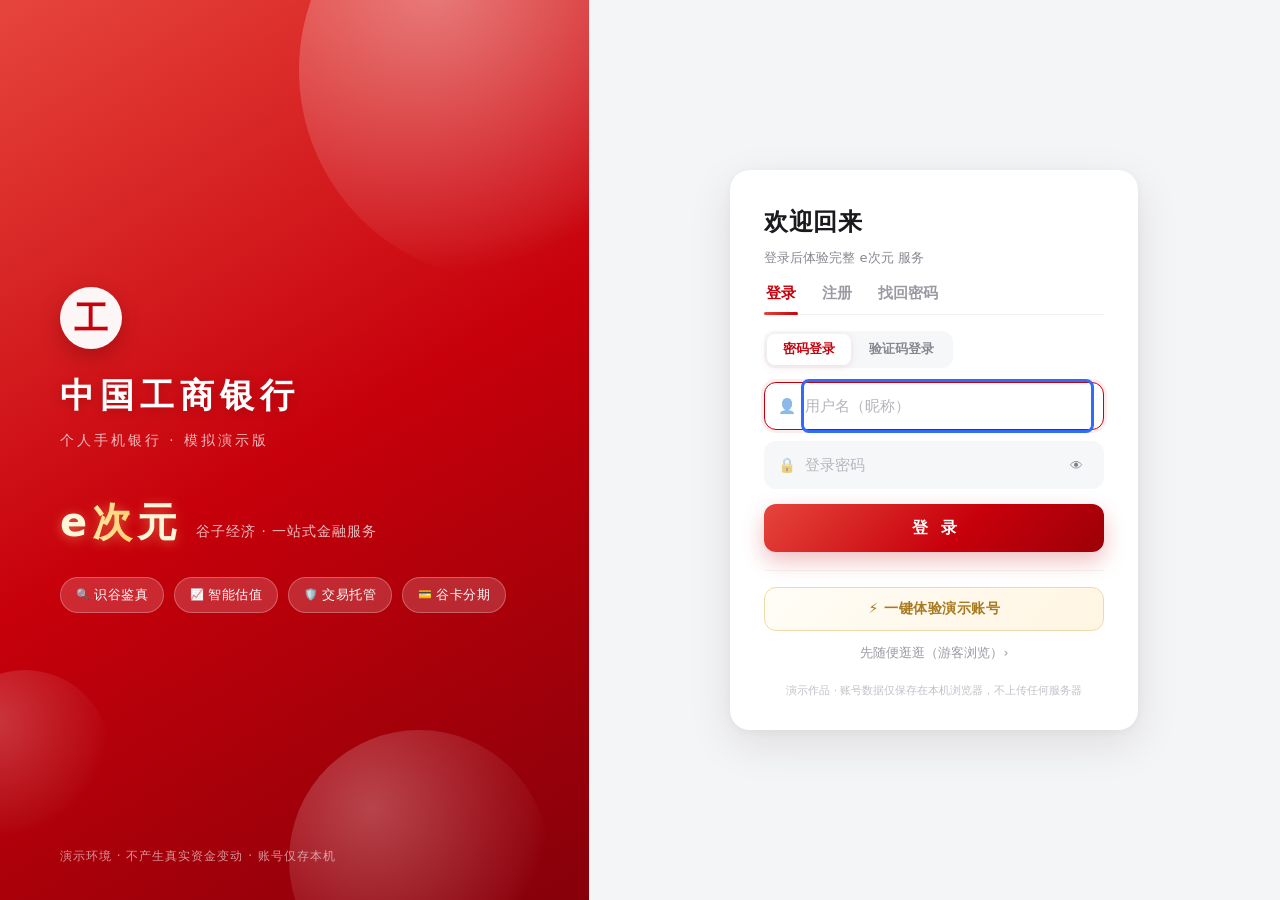
==== commit 34e76e05: "perf/feat(评估整改): SW 防冻结 · WebP 响应式 · 触控字号达标 · 无障碍层 · hash 路由 对照《网站13评估与改进建议》逐条落地：  1) Service Worker" ====
--- a/pc/index.html
+++ b/pc/index.html
@@ -28,7 +28,13 @@
 <link rel="apple-touch-icon" href="../img/icon-192.png">
 <meta name="theme-color" content="#c7000d">
 <link rel="stylesheet" href="pc.css">
+<link rel="stylesheet" href="../css/ec-auth.css">
   <meta name="google-site-verification" content="uTqId6SRNmGXvKSbrXiXW8jveNwHj3v3Wo9zQKKiJJE">
+
+<!-- 首屏关键插画预加载：工行首页那扇「推门」横幅（PC 首屏最大的一张图） -->
+<link rel="preload" as="image" type="image/webp" href="../img/art/banner-door-800.webp"
+      imagesrcset="../img/art/banner-door-480.webp 480w, ../img/art/banner-door-800.webp 800w, ../img/art/banner-door.webp 1200w"
+      imagesizes="(max-width: 900px) 92vw, 880px">
 </head>
 <body>
 
@@ -42,7 +48,7 @@
       <span class="bk-mark">工</span>
       <div><b>中国工商银行</b> <i>个人网上银行 · 模拟演示版</i></div>
     </div>
-    <nav class="bk-nav">
+    <nav class="bk-nav" aria-label="个人网上银行导航">
       <button class="on">我的账户</button>
       <button>转账汇款</button>
       <button>信用卡</button>
@@ -54,11 +60,11 @@
       <span>服务热线 95588</span>
       <span class="sep"></span>
       <div class="bk-user">
-        <span class="bk-ava"><img src="../img/art/char-xiaozhi.jpg" alt=""></span>
+        <span class="bk-ava"><picture class="art-pic"><source type="image/webp" srcset="../img/art/char-xiaozhi-240.webp 240w, ../img/art/char-xiaozhi.webp 420w" sizes="160px"><img src="../img/art/char-xiaozhi.jpg" alt="" loading="lazy" decoding="async" draggable="false"></picture></span>
         <span>李** · 财富级</span>
       </div>
       <span class="sep"></span>
-      <a href="javascript:;" data-pctoast="演示环境：不做真实登出">退出</a>
+      <a href="javascript:;" id="eaPcLogout">退出</a>
     </div>
   </header>
 
@@ -100,7 +106,7 @@
 
     <div class="bk-sec-t">推荐专区</div>
     <button class="bk-door" data-ecd>
-      <img id="bkDoorImg" src="../img/art/banner-door.jpg" alt="e次元">
+      <picture class="art-pic"><source type="image/webp" srcset="../img/art/banner-door-480.webp 480w, ../img/art/banner-door-800.webp 800w, ../img/art/banner-door.webp 1200w" sizes="(max-width: 900px) 92vw, 880px"><img id="bkDoorImg" src="../img/art/banner-door.jpg" alt="e次元" loading="eager" decoding="sync" fetchpriority="high" draggable="false"></picture>
       <div class="bk-door-in">
         <div class="dk">ICBC × e次元</div>
         <h2>e<em>次元</em></h2>
@@ -128,7 +134,7 @@
 <!-- ══════════════════════════════════════════════════════════════
      二、转场（PC 版「桃花源」）
      ══════════════════════════════════════════════════════════════ -->
-<div class="pce" id="pce">
+<div class="pce" id="pce" aria-hidden="true">
   <div class="pce-cover" id="pceCover"></div>
   <div class="pce-veil"></div>
   <div id="pcePetals"></div>
@@ -144,13 +150,13 @@
 <!-- ══════════════════════════════════════════════════════════════
      三、e次元 PC 工作台
      ══════════════════════════════════════════════════════════════ -->
-<div class="ecapp" id="ecapp">
+<div class="ecapp" id="ecapp" aria-hidden="true" aria-label="e次元 PC 工作台">
   <aside class="ec-side">
     <div class="ec-side-hero">
-      <img id="ecSideHero" src="../img/art/banner-gallery.jpg" alt="">
+      <picture class="art-pic"><source type="image/webp" srcset="../img/art/banner-gallery-480.webp 480w, ../img/art/banner-gallery-800.webp 800w, ../img/art/banner-gallery.webp 1200w" sizes="(max-width: 900px) 92vw, 880px"><img id="ecSideHero" src="../img/art/banner-gallery.jpg" alt="" loading="lazy" decoding="async" draggable="false"></picture>
       <div class="sh"><b>e<em>次元</em></b><span>WORKSPACE · PC</span></div>
     </div>
-    <nav class="ec-menu" id="ecMenu"></nav>
+    <nav class="ec-menu" id="ecMenu" aria-label="e次元功能菜单"></nav>
     <button class="ec-side-gender" data-pcgender-open>
       <i>🎨</i>
       <span><b>插画风格</b><em id="ecGenderLabel">美少女</em></span>
@@ -166,7 +172,7 @@
       <div class="ec-search">
         <svg viewBox="0 0 24 24" fill="none" stroke="currentColor" stroke-width="2">
           <circle cx="11" cy="11" r="6.5"/><path d="M16 16l4.5 4.5" stroke-linecap="round"/></svg>
-        <input id="ecQuery" placeholder="告诉 e谷推 你的需求，例如：帮我盯「星熠」的亚克力立牌，预算 300 以内">
+        <input id="ecQuery" aria-label="告诉 e谷推 你的需求" placeholder="告诉 e谷推 你的需求，例如：帮我盯「星熠」的亚克力立牌，预算 300 以内">
         <button class="go" id="ecGo">开始盯梢</button>
       </div>
       <div class="ec-hot">
@@ -174,26 +180,32 @@
         <b>#亚克力立牌</b><b>#限量吧唧</b><b>#手办补款</b><b>#低价回血</b><b>#同好交换</b>
       </div>
       <div class="ec-top-right">
-        <button class="ec-bell" data-pcpage="msg"><i></i>
+        <button class="ec-bell" data-pcpage="msg" aria-label="消息中心" title="消息中心"><i></i>
           <svg viewBox="0 0 24 24" fill="none" stroke="currentColor" stroke-width="1.9">
             <path d="M12 3a7 7 0 0 0-7 7v3.5L3.5 17h17L19 13.5V10a7 7 0 0 0-7-7z"/>
             <path d="M9.5 19a2.5 2.5 0 0 0 5 0"/></svg>
         </button>
         <div class="ec-me">
-          <span class="av"><img src="../img/art/char-xiaoe.jpg" alt=""></span>
+          <span class="av"><picture class="art-pic"><source type="image/webp" srcset="../img/art/char-xiaoe-240.webp 240w, ../img/art/char-xiaoe.webp 420w" sizes="160px"><img src="../img/art/char-xiaoe.jpg" alt="谷伴 小e" loading="lazy" decoding="async" draggable="false"></picture></span>
           <span class="nm">李** <i>谷神 Lv.4 · 12,480 谷粒</i></span>
         </div>
         <button class="btn gray sm" id="ecExit">离开 e次元</button>
       </div>
     </header>
 
-    <div class="ec-pages" id="ecPages"></div>
+    <div class="ec-pages" id="ecPages" role="region" aria-label="e次元内容区" aria-live="polite"></div>
   </section>
 </div>
 
-<div class="pc-toast" id="pcToast"></div>
-<div class="pc-mask" id="pcMask"><div class="pc-modal" id="pcModal"></div></div>
-
+<div class="pc-toast" id="pcToast" role="status" aria-live="polite" aria-atomic="true"></div>
+<div class="pc-mask" id="pcMask" aria-hidden="true"><div class="pc-modal" id="pcModal" role="dialog" aria-modal="true" aria-label="对话框"></div></div>
+
+<script src="../js/art.js"></script>
 <script src="pc.js"></script>
+<script src="../js/pwa.js"></script>
+<script src="../js/a11y.js"></script>
+<script src="../js/router.js"></script>
+<!-- ★ 统一登录系统（与移动端共用同一套账号体系） -->
+<script src="../js/auth.js"></script>
 </body>
 </html>
--- a/pc/pc.css
+++ b/pc/pc.css
@@ -113,7 +113,8 @@
   border-radius: 18px; overflow: hidden; box-shadow: 0 12px 34px rgba(255, 92, 147, .26);
   margin-bottom: 20px; border: none; padding: 0;
 }
-.bk-door > img { width: 100%; height: 220px; object-fit: cover; object-position: center 34%; }
+.bk-door > img,
+.bk-door > picture.art-pic > img { width: 100%; height: 220px; object-fit: cover; object-position: center 34%; }
 .bk-door::after {
   content: ""; position: absolute; inset: 0;
   background: linear-gradient(96deg, rgba(46, 8, 30, .84) 0%, rgba(46, 8, 30, .46) 42%, rgba(46, 8, 30, .02) 78%);
@@ -314,10 +315,12 @@
 
 /* 图片窗口 */
 .win { position: relative; overflow: hidden; border-radius: 12px; background: linear-gradient(150deg, #ffe9f1, #eaf3ff); }
-.win > img { width: 100%; height: 100%; object-fit: cover; }
+.win > img,
+.win > picture.art-pic > img { width: 100%; height: 100%; object-fit: cover; }
 .win-sq { aspect-ratio: 1 / 1; }
 .win-bn { border-radius: 14px; }
-.win-bn > img { height: 146px; object-position: center 30%; }
+.win-bn > img,
+.win-bn > picture.art-pic > img { height: 146px; object-position: center 30%; }
 .win-bn::after { content: ""; position: absolute; inset: 0; background: linear-gradient(96deg, rgba(40, 10, 28, .7), rgba(40, 10, 28, .18) 56%, transparent 84%); }
 .win-bn .wt { position: absolute; left: 16px; right: 32%; top: 50%; transform: translateY(-50%); z-index: 2; color: #fff; }
 .win-bn .wt b { display: block; font-size: 15px; }
@@ -511,11 +514,34 @@
 .gp2-c:active { transform: scale(.96); }
 .gp2-c.on { border-color: #7a5cff; background: linear-gradient(160deg, #f4f0ff, #fff); box-shadow: 0 6px 18px rgba(122, 92, 255, .18); }
 .gp2-av { display: flex; }
-.gp2-av img {
+.gp2-av img,
+.gp2-av > picture.art-pic > img {
   width: 42px; height: 42px; border-radius: 50%; object-fit: cover; object-position: center top;
   border: 2px solid #fff; box-shadow: 0 2px 8px rgba(31, 41, 61, .14); margin: 0 -7px;
 }
-.gp2-av img + img { margin-left: 14px; }
+.gp2-av img + img,
+.gp2-av > picture.art-pic + picture.art-pic > img { margin-left: 14px; }
 .gp2-c b { font-size: 14px; color: var(--ink); }
 .gp2-c em { font-style: normal; font-size: 11px; color: #98a0ad; }
 .gp2-c.on b { color: #5b3fe0; }
+
+/* ── WebP 响应式图片：<picture> 包裹层不参与布局 ──
+   插画统一为 <picture class="art-pic"><source type="image/webp"><img …></picture>，
+   让 picture 走 display:contents，内部 <img> 等价于直接挂在原父容器下，
+   百分比宽高 / object-fit / flex 布局全部原样生效。 */
+picture.art-pic { display: contents; }
+
+/* ── 键盘焦点可见（无障碍）：只有键盘操作时才显示，鼠标点击不受影响 ── */
+:focus-visible {
+  outline: 3px solid #2f6bff;
+  outline-offset: 2px;
+  border-radius: 4px;
+}
+input:focus-visible, textarea:focus-visible, select:focus-visible {
+  outline: 3px solid #2f6bff;
+  outline-offset: 1px;
+}
+.bk-top :focus-visible, .ec-side :focus-visible, .ec-topbar :focus-visible,
+.ec-menu :focus-visible, .pce :focus-visible {
+  outline-color: #ffd76e;
+}
--- a/css/ec-auth.css
+++ b/css/ec-auth.css
@@ -0,0 +1,911 @@
+/* ════════════════════════════════════════════════════════════════════
+   e次元 · 登录系统样式  (css/ec-auth.css)
+   ─────────────────────────────────────────────────────────────────────
+   同一份样式表同时服务两种形态：
+     · 移动端 index.html  —— #eaScreen 塞在 .phone 手机壳内，顶部红头 + 白色卡片
+     · PC 端 pc/index.html —— .ea-screen--desktop 铺满窗口，左侧品牌 + 右侧表单
+
+   配色沿用 style.css 的工行红设计令牌（#C7000B + 暖金点缀 + 奶油底），
+   保证登录页与站内页面是同一套视觉语言。
+   ───────────────────────────────────────────────────────────────────── */
+
+/* ══════════════════════════════════════════════════════════════════
+   一、外壳
+   ══════════════════════════════════════════════════════════════════ */
+.ea-screen {
+  position: absolute;
+  inset: 0;
+  z-index: 100;                 /* 压住 tabbar(50) / overlay(80)，让状态栏(120) 与 splash(300) 保持在上 */
+  background: #fff;
+  display: flex;
+  opacity: 0;
+  visibility: hidden;
+  pointer-events: none;
+  transition: opacity .34s ease, visibility .34s;
+}
+.ea-screen.on {
+  opacity: 1;
+  visibility: visible;
+  pointer-events: auto;
+}
+/* PC 端：直接盖住整个窗口 */
+.ea-screen--desktop {
+  position: fixed;
+  z-index: 9999;
+}
+
+.ea-wrap {
+  display: flex;
+  flex-direction: column;
+  width: 100%;
+  height: 100%;
+  min-height: 0;
+}
+
+body.ea-locked { overflow: hidden; }
+
+/* ⚠️ 必须显式声明：.ea-field / .ea-steps 自带 display:flex，作者样式表会盖掉
+   浏览器默认的 [hidden]{display:none}（UA 样式表优先级更低，且与选择器权重无关）。
+   不写这一条，"隐藏"就完全不生效 —— 步骤指示器会在登录页里一直露着。 */
+.ea-screen [hidden],
+.ea-sheet [hidden] { display: none !important; }
+
+/* ══════════════════════════════════════════════════════════════════
+   二、品牌侧（手机上=顶部红头 / PC 上=左侧大栏）
+   ══════════════════════════════════════════════════════════════════ */
+.ea-hero {
+  position: relative;
+  flex: 0 1 254px;
+  min-height: 150px;
+  overflow: hidden;
+  color: #fff;
+  background: linear-gradient(150deg, #e6453c 0%, #c7000b 52%, #9d0008 100%);
+  display: flex;
+  flex-direction: column;
+}
+.ea-hero-deco { position: absolute; inset: 0; pointer-events: none; }
+.ea-hero-deco i {
+  position: absolute;
+  border-radius: 50%;
+  background: radial-gradient(circle at 32% 30%, rgba(255, 255, 255, .38), rgba(255, 255, 255, .06) 62%, transparent 70%);
+}
+.ea-hero-deco .d1 { width: 210px; height: 210px; right: -66px; top: -72px; }
+.ea-hero-deco .d2 { width: 132px; height: 132px; right: 46px; bottom: -54px; opacity: .7; }
+.ea-hero-deco .d3 { width: 88px; height: 88px; left: -30px; bottom: 22px; opacity: .55; }
+
+.ea-hero-main {
+  position: relative;
+  flex: 1 1 auto;
+  min-height: 0;
+  padding: 50px 26px 18px;
+  display: flex;
+  flex-direction: column;
+}
+/* 手机端：闪屏刚走完露出红头，做一个轻轻上浮的入场 */
+.ea-screen.on .ea-hero-main { animation: eaRise .5s cubic-bezier(.22, .82, .3, 1) both; }
+@keyframes eaRise { from { opacity: 0; transform: translateY(10px); } to { opacity: 1; transform: none; } }
+
+.ea-quicklogo {
+  width: 46px; height: 46px;
+  flex: none;
+  border-radius: 50%;
+  background: rgba(255, 255, 255, .96);
+  color: #c7000b;
+  font-size: 25px;
+  font-weight: 800;
+  display: flex; align-items: center; justify-content: center;
+  box-shadow: 0 8px 20px rgba(90, 0, 6, .3);
+}
+.ea-brandline { margin-top: 11px; }
+.ea-brandline b {
+  display: block;
+  font-size: 19px;
+  font-weight: 700;
+  letter-spacing: 2.5px;
+  text-shadow: 0 2px 10px rgba(90, 0, 6, .28);
+}
+.ea-brandline span {
+  display: block;
+  margin-top: 4px;
+  font-size: 11.5px;
+  letter-spacing: 1.4px;
+  color: rgba(255, 255, 255, .72);
+}
+
+.ea-xg {
+  margin-top: auto;
+  padding-top: 12px;
+  display: flex;
+  align-items: baseline;
+  gap: 9px;
+  flex-wrap: wrap;
+}
+.ea-xg > b {
+  font-size: 20px;
+  font-weight: 800;
+  letter-spacing: 2px;
+  color: #fff5d8;
+  text-shadow: 0 2px 12px rgba(255, 209, 120, .45);
+}
+.ea-xg > b em {
+  font-style: normal;
+  background: linear-gradient(90deg, #ffe9a8, #ffcf6b);
+  -webkit-background-clip: text; background-clip: text;
+  color: transparent;
+}
+.ea-xg > span {
+  font-size: 11.5px;
+  letter-spacing: .6px;
+  color: rgba(255, 255, 255, .74);
+}
+
+.ea-feats {
+  display: flex;
+  flex-wrap: wrap;
+  gap: 7px;
+  margin-top: 12px;
+  list-style: none;
+}
+.ea-feats li {
+  display: flex; align-items: center; gap: 4px;
+  padding: 4.5px 10px;
+  border-radius: 999px;
+  background: rgba(255, 255, 255, .16);
+  border: 1px solid rgba(255, 255, 255, .26);
+  font-size: 11.5px;
+  letter-spacing: .4px;
+  backdrop-filter: blur(4px);
+}
+.ea-feats li i { font-style: normal; font-size: 11px; }
+
+.ea-hero-foot {
+  position: relative;
+  padding: 0 26px 14px;
+  font-size: 10.5px;
+  letter-spacing: .6px;
+  color: rgba(255, 255, 255, .58);
+}
+
+/* ══════════════════════════════════════════════════════════════════
+   三、表单侧（白色卡片，压住红头圆角 —— 工行经典样式）
+   ══════════════════════════════════════════════════════════════════ */
+.ea-panel {
+  position: relative;
+  flex: 1 1 auto;
+  min-height: 0;
+  margin-top: -22px;
+  background: #fff;
+  border-radius: 24px 24px 0 0;
+  overflow-y: auto;
+  overflow-x: hidden;
+  -webkit-overflow-scrolling: touch;
+  box-shadow: 0 -6px 22px rgba(120, 0, 8, .13);
+}
+.ea-panel::-webkit-scrollbar { width: 0; }
+.ea-panel-in { padding: 22px 24px 26px; }
+
+.ea-head h2 {
+  font-size: 21px;
+  font-weight: 800;
+  letter-spacing: .5px;
+  color: #1a1a1e;
+}
+.ea-head p {
+  margin-top: 5px;
+  font-size: 12.5px;
+  color: #86868f;
+}
+
+/* ── 三步指示器（找回密码专用）── */
+.ea-steps {
+  display: flex;
+  gap: 6px;
+  margin-top: 15px;
+}
+.ea-steps i {
+  flex: 1;
+  display: flex; align-items: center; gap: 5px;
+  font-size: 11px;
+  font-style: normal;
+  color: #b5b5bd;
+  transition: color .25s;
+}
+.ea-steps i em {
+  width: 17px; height: 17px; flex: none;
+  border-radius: 50%;
+  background: #eceef1;
+  color: #fff;
+  font-size: 10.5px;
+  font-style: normal;
+  font-weight: 700;
+  display: flex; align-items: center; justify-content: center;
+  transition: background .25s;
+}
+.ea-steps i.on { color: #c7000b; font-weight: 700; }
+.ea-steps i.on em { background: linear-gradient(135deg, #e6453c, #c7000b); }
+
+/* ── Tab ── */
+.ea-tabs {
+  display: flex;
+  gap: 22px;
+  margin-top: 16px;
+  border-bottom: 1px solid #f0f0f2;
+}
+.ea-tab {
+  position: relative;
+  padding: 0 2px 11px;
+  font-size: 15px;
+  font-weight: 600;
+  color: #9a9aa3;
+  transition: color .2s;
+}
+.ea-tab.on { color: #c7000b; }
+.ea-tab.on::after {
+  content: "";
+  position: absolute; left: 0; right: 0; bottom: -1px;
+  height: 3px; border-radius: 3px;
+  background: linear-gradient(90deg, #e6453c, #c7000b);
+}
+
+/* ── 面板 / 表单切换 ── */
+.ea-pane { display: none; }
+.ea-pane.on { display: block; }
+.ea-form { display: none; flex-direction: column; gap: 11px; }
+.ea-form.on { display: flex; }
+
+/* ── 密码登录 / 验证码登录 胶囊切换 ── */
+.ea-modes {
+  display: inline-flex;
+  gap: 2px;
+  margin: 16px 0 14px;
+  padding: 3px;
+  border-radius: 11px;
+  background: #f6f7f9;
+}
+.ea-mode {
+  padding: 7px 16px;
+  border-radius: 8px;
+  font-size: 12.5px;
+  font-weight: 600;
+  color: #86868f;
+  transition: .2s;
+}
+.ea-mode.on {
+  background: #fff;
+  color: #c7000b;
+  box-shadow: 0 2px 8px rgba(150, 20, 20, .1);
+}
+
+/* ── 输入行 ── */
+.ea-field {
+  display: flex;
+  align-items: center;
+  gap: 9px;
+  height: 48px;
+  padding: 0 13px;
+  border: 1.5px solid transparent;
+  border-radius: 12px;
+  background: #f6f7f9;
+  transition: .2s;
+}
+.ea-field:focus-within {
+  background: #fff;
+  border-color: #c7000b;
+  box-shadow: 0 0 0 3px rgba(199, 0, 11, .07);
+}
+.ea-field > i {
+  flex: none;
+  font-style: normal;
+  font-size: 14.5px;
+  opacity: .5;
+}
+.ea-field input {
+  flex: 1 1 auto;
+  min-width: 0;
+  height: 100%;
+  font-size: 14.5px;
+  color: #1a1a1e;
+  background: none;
+}
+.ea-field input::placeholder { color: #b5b5bd; }
+.ea-field input:-webkit-autofill {
+  -webkit-box-shadow: 0 0 0 40px #f6f7f9 inset;
+  -webkit-text-fill-color: #1a1a1e;
+}
+
+.ea-eye {
+  flex: none;
+  width: 28px; height: 28px;
+  border-radius: 8px;
+  font-size: 13px;
+  opacity: .55;
+}
+.ea-eye:active { background: #eceef1; }
+
+/* 「获取验证码」内联按钮 */
+.ea-field--btn { padding-right: 6px; }
+.ea-code-btn {
+  flex: none;
+  height: 32px;
+  padding: 0 12px;
+  border-radius: 9px;
+  background: rgba(199, 0, 11, .08);
+  color: #c7000b;
+  font-size: 12.5px;
+  font-weight: 700;
+  white-space: nowrap;
+  transition: .2s;
+}
+.ea-code-btn:active { background: rgba(199, 0, 11, .16); }
+.ea-code-btn.wait {
+  background: #f0f0f2;
+  color: #b5b5bd;
+}
+
+/* ── 提交按钮 ── */
+.ea-submit {
+  width: 100%;
+  height: 48px;
+  margin-top: 4px;
+  border-radius: 12px;
+  background: linear-gradient(135deg, #e6453c, #c7000b 58%, #9d0008);
+  color: #fff;
+  font-size: 16px;
+  font-weight: 700;
+  letter-spacing: 4px;
+  text-indent: 4px;
+  box-shadow: 0 9px 22px rgba(199, 0, 11, .26);
+  transition: transform .16s, box-shadow .16s, opacity .16s;
+}
+.ea-submit:active {
+  transform: translateY(1px) scale(.992);
+  box-shadow: 0 5px 14px rgba(199, 0, 11, .24);
+}
+.ea-submit.ghost {
+  margin-top: 0;
+  background: #fff;
+  color: #c7000b;
+  border: 1.5px solid rgba(199, 0, 11, .32);
+  box-shadow: none;
+  font-size: 14.5px;
+  letter-spacing: 2px;
+  text-indent: 2px;
+}
+.ea-row2 { display: flex; gap: 10px; }
+.ea-row2 .ea-submit { flex: 1; letter-spacing: 2px; text-indent: 2px; font-size: 15px; }
+
+/* ── 注册页：头像上传 ── */
+.ea-avatar {
+  display: flex;
+  align-items: center;
+  gap: 12px;
+  padding: 9px 12px;
+  border: 1.5px dashed #e2e4e8;
+  border-radius: 12px;
+  cursor: pointer;
+  transition: .2s;
+}
+.ea-avatar:active { border-color: #c7000b; background: #fffaf9; }
+.ea-avatar-box {
+  position: relative;
+  width: 46px; height: 46px;
+  flex: none;
+  border-radius: 50%;
+  background: #f6f7f9;
+  overflow: hidden;
+  display: flex; align-items: center; justify-content: center;
+}
+.ea-avatar-box img { width: 100%; height: 100%; object-fit: cover; display: none; }
+.ea-avatar-box.has img { display: block; }
+.ea-avatar-box.has em { display: none; }
+.ea-avatar-box em {
+  font-style: normal;
+  font-size: 19px;
+  color: #b5b5bd;
+}
+.ea-avatar-txt {
+  display: flex; flex-direction: column; gap: 3px;
+  font-size: 13.5px;
+  font-weight: 600;
+  color: #1a1a1e;
+}
+.ea-avatar-txt em {
+  font-style: normal;
+  font-size: 11px;
+  font-weight: 400;
+  color: #b5b5bd;
+}
+
+/* ── 提示 / 演示验证码 ── */
+.ea-tip {
+  padding: 9px 12px;
+  border-radius: 10px;
+  background: #f6f7f9;
+  font-size: 12px;
+  color: #86868f;
+  line-height: 1.6;
+}
+.ea-tip b { color: #c7000b; letter-spacing: .5px; }
+
+.ea-democode {
+  margin-top: 15px;
+  padding: 10px 13px;
+  border-radius: 12px;
+  background: linear-gradient(135deg, #fffaf0, #fff3d9);
+  border: 1px solid #f2dcae;
+  font-size: 12.5px;
+  color: #8a6516;
+  cursor: pointer;
+  animation: eaPop .3s ease both;
+}
+.ea-democode b {
+  font-size: 16px;
+  font-weight: 800;
+  letter-spacing: 3px;
+  color: #b8862f;
+  margin: 0 2px;
+}
+.ea-democode span {
+  float: right;
+  font-size: 11px;
+  color: #c0a05a;
+  text-decoration: underline;
+  text-underline-offset: 2px;
+}
+@keyframes eaPop { from { opacity: 0; transform: translateY(-5px); } to { opacity: 1; transform: none; } }
+
+/* ── 底部：一键体验 / 游客 ── */
+.ea-foot {
+  margin-top: 18px;
+  padding-top: 16px;
+  border-top: 1px solid #f4f4f6;
+  display: flex;
+  flex-direction: column;
+  align-items: center;
+  gap: 10px;
+}
+.ea-demo-login {
+  width: 100%;
+  height: 44px;
+  border-radius: 12px;
+  border: 1.5px solid #f0d9a8;
+  background: linear-gradient(135deg, #fffdf7, #fff5e2);
+  color: #a8791f;
+  font-size: 14px;
+  font-weight: 700;
+  letter-spacing: .5px;
+  transition: .18s;
+}
+.ea-demo-login:active { transform: translateY(1px); background: #fff2d9; }
+.ea-guest {
+  font-size: 12.5px;
+  color: #9a9aa3;
+  padding: 4px 8px;
+  border-radius: 8px;
+}
+.ea-guest:active { background: #f6f7f9; }
+
+.ea-note {
+  margin-top: 16px;
+  font-size: 10.5px;
+  line-height: 1.7;
+  color: #c2c1c9;
+  text-align: center;
+}
+
+/* ══════════════════════════════════════════════════════════════════
+   四、PC 端形态：左品牌栏 + 右表单栏
+   ══════════════════════════════════════════════════════════════════ */
+.ea-screen--desktop { background: #f4f5f7; }
+.ea-screen--desktop .ea-wrap {
+  flex-direction: row;
+  max-width: 100%;
+}
+.ea-screen--desktop .ea-hero {
+  flex: 0 0 46%;
+  max-width: 620px;
+  min-height: 0;
+  background: linear-gradient(150deg, #e6453c 0%, #c7000b 50%, #86000a 100%);
+}
+.ea-screen--desktop .ea-hero-main {
+  padding: 0 60px;
+  justify-content: center;
+  align-items: flex-start;
+}
+.ea-screen--desktop .ea-quicklogo { width: 62px; height: 62px; font-size: 34px; }
+.ea-screen--desktop .ea-brandline { margin-top: 20px; }
+.ea-screen--desktop .ea-brandline b { font-size: 34px; letter-spacing: 6px; }
+.ea-screen--desktop .ea-brandline span { font-size: 13.5px; letter-spacing: 3px; margin-top: 8px; }
+.ea-screen--desktop .ea-xg { margin-top: 40px; padding-top: 0; gap: 14px; }
+.ea-screen--desktop .ea-xg > b { font-size: 40px; letter-spacing: 5px; }
+.ea-screen--desktop .ea-xg > span { font-size: 13.5px; letter-spacing: 1px; }
+.ea-screen--desktop .ea-feats { margin-top: 24px; gap: 10px; }
+.ea-screen--desktop .ea-feats li { padding: 7px 15px; font-size: 13px; }
+.ea-screen--desktop .ea-hero-foot {
+  position: absolute;
+  left: 0; right: 0; bottom: 34px;
+  padding: 0 60px;
+  font-size: 12px;
+  letter-spacing: 1px;
+}
+.ea-screen--desktop .ea-hero-deco .d1 { width: 420px; height: 420px; right: -130px; top: -140px; }
+.ea-screen--desktop .ea-hero-deco .d2 { width: 260px; height: 260px; right: 40px; bottom: -90px; }
+.ea-screen--desktop .ea-hero-deco .d3 { width: 170px; height: 170px; left: -60px; bottom: 60px; }
+
+.ea-screen--desktop .ea-panel {
+  flex: 1 1 auto;
+  margin-top: 0;
+  border-radius: 0;
+  box-shadow: none;
+  display: flex;
+  align-items: center;
+  justify-content: center;
+  background: #f4f5f7;
+}
+.ea-screen--desktop .ea-panel-in {
+  width: 408px;
+  max-width: 92%;
+  max-height: 88vh;
+  overflow-y: auto;
+  padding: 34px 34px 30px;
+  background: #fff;
+  border-radius: 20px;
+  box-shadow: 0 14px 44px rgba(40, 20, 24, .1), 0 2px 8px rgba(40, 20, 24, .04);
+}
+.ea-screen--desktop .ea-panel-in::-webkit-scrollbar { width: 6px; }
+.ea-screen--desktop .ea-panel-in::-webkit-scrollbar-thumb { background: #e2e4e8; border-radius: 3px; }
+.ea-screen--desktop .ea-head h2 { font-size: 24px; }
+.ea-screen--desktop .ea-head p { font-size: 13px; margin-top: 7px; }
+
+/* ══════════════════════════════════════════════════════════════════
+   五、账户与安全面板（改头像 / 昵称 / 手机 / 密码 / 安全 / 关于）
+   ══════════════════════════════════════════════════════════════════ */
+.ea-sheet {
+  position: absolute;
+  inset: 0;
+  z-index: 190;
+  display: flex;
+  align-items: flex-end;
+  background: rgba(26, 12, 14, .44);
+  opacity: 0;
+  visibility: hidden;
+  transition: opacity .28s ease, visibility .28s;
+}
+.ea-sheet.on { opacity: 1; visibility: visible; }
+.ea-sheet-card {
+  width: 100%;
+  max-height: 88%;
+  display: flex;
+  flex-direction: column;
+  background: #fff;
+  border-radius: 22px 22px 0 0;
+  transform: translateY(100%);
+  transition: transform .34s cubic-bezier(.32, .72, .28, 1);
+}
+.ea-sheet.on .ea-sheet-card { transform: translateY(0); }
+
+.ea-sheet-top {
+  flex: none;
+  display: flex;
+  align-items: center;
+  gap: 8px;
+  padding: 15px 14px 13px;
+  border-bottom: 1px solid #f2f2f4;
+}
+.ea-sheet-top > span {
+  flex: 1 1 auto;
+  text-align: center;
+  font-size: 16px;
+  font-weight: 700;
+}
+.ea-sheet-back, .ea-sheet-x {
+  flex: none;
+  width: 30px; height: 30px;
+  border-radius: 9px;
+  font-size: 17px;
+  color: #86868f;
+}
+.ea-sheet-back { font-size: 24px; line-height: 1; }
+.ea-sheet-back:active, .ea-sheet-x:active { background: #f2f2f4; }
+
+.ea-sheet-body {
+  flex: 1 1 auto;
+  min-height: 0;
+  overflow-y: auto;
+  padding: 16px 16px 18px;
+}
+.ea-sheet-body::-webkit-scrollbar { width: 0; }
+
+.ea-id {
+  display: flex;
+  align-items: center;
+  gap: 13px;
+  padding: 15px;
+  border-radius: 15px;
+  background: linear-gradient(135deg, #fff7f5, #ffefec);
+  border: 1px solid #ffe0d6;
+}
+.ea-id-ava {
+  width: 56px; height: 56px;
+  flex: none;
+  border-radius: 50%;
+  overflow: hidden;
+  background: linear-gradient(135deg, #e6453c, #9d0008);
+  color: #fff;
+  font-size: 24px;
+  font-weight: 700;
+  display: flex; align-items: center; justify-content: center;
+}
+.ea-id-ava img { width: 100%; height: 100%; object-fit: cover; }
+.ea-id-txt { display: flex; flex-direction: column; gap: 5px; min-width: 0; }
+.ea-id-txt b { font-size: 17px; font-weight: 700; }
+.ea-id-txt em {
+  font-style: normal;
+  font-size: 12px;
+  color: #9a9aa3;
+}
+
+.ea-menu {
+  margin-top: 14px;
+  border-radius: 14px;
+  overflow: hidden;
+  border: 1px solid #f2f2f4;
+}
+.ea-menu button {
+  width: 100%;
+  display: flex;
+  align-items: center;
+  gap: 11px;
+  padding: 14px 15px;
+  font-size: 14.5px;
+  text-align: left;
+  background: #fff;
+  border-bottom: 1px solid #f6f6f8;
+  transition: background .16s;
+}
+.ea-menu button:last-child { border-bottom: none; }
+.ea-menu button:active { background: #fafafb; }
+.ea-menu button > i { font-style: normal; font-size: 15px; }
+.ea-menu button > em {
+  margin-left: auto;
+  font-style: normal;
+  font-size: 12.5px;
+  color: #b5b5bd;
+}
+
+.ea-sheet-note {
+  margin-top: 14px;
+  font-size: 11.5px;
+  line-height: 1.75;
+  color: #b5b5bd;
+}
+
+.ea-edit h3 {
+  margin-bottom: 14px;
+  font-size: 15.5px;
+  font-weight: 700;
+}
+.ea-edit .ea-field { margin-bottom: 11px; }
+.ea-edit .ea-submit { margin-top: 6px; }
+.ea-edit .ea-submit.ghost { margin-top: 10px; }
+
+.ea-upload {
+  display: flex;
+  align-items: center;
+  justify-content: center;
+  height: 46px;
+  margin-bottom: 11px;
+  border-radius: 12px;
+  border: 1.5px dashed #e2e4e8;
+  font-size: 13.5px;
+  font-weight: 600;
+  color: #c7000b;
+  cursor: pointer;
+}
+.ea-upload:active { background: #fffaf9; border-color: #c7000b; }
+
+.ea-safe {
+  border-radius: 14px;
+  overflow: hidden;
+  border: 1px solid #f2f2f4;
+}
+.ea-safe-row {
+  display: flex;
+  align-items: center;
+  justify-content: space-between;
+  gap: 12px;
+  padding: 13px 15px;
+  background: #fff;
+  border-bottom: 1px solid #f6f6f8;
+  font-size: 13.5px;
+}
+.ea-safe-row:last-child { border-bottom: none; }
+.ea-safe-row > span { color: #86868f; flex: none; }
+.ea-safe-row > b {
+  font-weight: 600;
+  text-align: right;
+  word-break: break-all;
+}
+.ea-safe-row > b.ok { color: #1ca04c; }
+
+.ea-tips {
+  margin-top: 14px;
+  padding: 14px 15px;
+  border-radius: 14px;
+  background: #f8f9fb;
+}
+.ea-tips b { font-size: 13.5px; display: block; margin-bottom: 7px; }
+.ea-tips p { font-size: 12px; line-height: 1.95; color: #86868f; }
+
+.ea-about { text-align: center; }
+.ea-about-logo {
+  width: 60px; height: 60px;
+  margin: 4px auto 14px;
+  border-radius: 50%;
+  background: linear-gradient(160deg, #e6453c, #c7000b 60%, #9d0008);
+  color: #fff;
+  font-size: 32px;
+  font-weight: 800;
+  display: flex; align-items: center; justify-content: center;
+  box-shadow: 0 10px 26px rgba(199, 0, 11, .28);
+}
+.ea-about h3 { font-size: 15px; font-weight: 700; }
+.ea-about-sub {
+  margin: 8px 0 18px;
+  font-size: 11.5px;
+  line-height: 1.75;
+  color: #9a9aa3;
+}
+.ea-about .ea-safe { text-align: left; }
+.ea-about .ea-tips { text-align: left; }
+
+.ea-sheet-foot {
+  flex: none;
+  padding: 12px 16px 18px;
+  border-top: 1px solid #f2f2f4;
+}
+.ea-logout {
+  width: 100%;
+  height: 46px;
+  border-radius: 12px;
+  background: #fff;
+  border: 1.5px solid #f2d4d4;
+  color: #d9342b;
+  font-size: 15px;
+  font-weight: 700;
+  letter-spacing: 2px;
+  text-indent: 2px;
+}
+.ea-logout:active { background: #fff6f5; }
+
+/* PC 端：面板居中弹出 */
+.ea-sheet--desktop {
+  position: fixed;
+  z-index: 9600;
+  align-items: center;
+  justify-content: center;
+}
+.ea-sheet--desktop .ea-sheet-card {
+  width: 460px;
+  max-width: 92vw;
+  max-height: 84vh;
+  border-radius: 20px;
+  transform: translateY(16px) scale(.97);
+  transition: transform .28s cubic-bezier(.22, .82, .3, 1);
+}
+.ea-sheet--desktop.on .ea-sheet-card { transform: none; }
+
+/* ══════════════════════════════════════════════════════════════════
+   六、站内登录态痕迹
+   ══════════════════════════════════════════════════════════════════ */
+/* 「我的」页顶部：未登录引导条 */
+.ea-mine-bar {
+  width: 100%;
+  display: flex;
+  align-items: center;
+  justify-content: space-between;
+  gap: 12px;
+  margin-bottom: 10px;
+  padding: 13px 15px;
+  border-radius: 14px;
+  background: linear-gradient(135deg, #fff8f6, #ffefeb);
+  border: 1px solid #ffdfd4;
+  text-align: left;
+  transition: transform .16s;
+}
+.ea-mine-bar:active { transform: scale(.99); }
+.ea-mine-bar > span { display: flex; flex-direction: column; gap: 3px; min-width: 0; }
+.ea-mine-bar b { font-size: 14px; font-weight: 700; color: #1a1a1e; }
+.ea-mine-bar em {
+  font-style: normal;
+  font-size: 11.5px;
+  color: #9a9aa3;
+}
+.ea-mine-bar > i {
+  flex: none;
+  font-style: normal;
+  font-size: 12.5px;
+  font-weight: 700;
+  color: #c7000b;
+}
+
+/* 「我的」页头像换成用户头像时 */
+.avatar.ea-has-img { overflow: hidden; padding: 0; background: none; }
+.avatar.ea-has-img img { width: 100%; height: 100%; object-fit: cover; display: block; }
+
+/* PC 网银壳 / e次元工作台头像 */
+.bk-ava img, .ec-me .av img { object-fit: cover; border-radius: 50%; }
+
+/* ══════════════════════════════════════════════════════════════════
+   七、兜底 Toast（两端都有原生提示条时不会用到）
+   ══════════════════════════════════════════════════════════════════ */
+.ea-toast {
+  position: fixed;
+  left: 50%;
+  bottom: 92px;
+  z-index: 99999;
+  max-width: 76vw;
+  padding: 11px 20px;
+  border-radius: 12px;
+  background: rgba(26, 26, 30, .9);
+  color: #fff;
+  font-size: 13.5px;
+  line-height: 1.5;
+  text-align: center;
+  opacity: 0;
+  transform: translate(-50%, 12px);
+  transition: .26s;
+  pointer-events: none;
+}
+.ea-toast.on { opacity: 1; transform: translate(-50%, 0); }
+
+/* ══════════════════════════════════════════════════════════════════
+   八、小屏适配
+   ══════════════════════════════════════════════════════════════════ */
+@media (max-height: 720px) {
+  .ea-hero { flex: 0 1 196px; }
+  .ea-hero-main { padding: 46px 22px 14px; }
+  .ea-quicklogo { width: 40px; height: 40px; font-size: 22px; }
+  .ea-brandline b { font-size: 17px; }
+  .ea-xg > b { font-size: 18px; }
+  .ea-panel-in { padding: 18px 20px 22px; }
+}
+@media (max-width: 400px) {
+  .ea-panel-in { padding: 20px 18px 24px; }
+  .ea-tabs { gap: 16px; }
+  .ea-tab { font-size: 14px; }
+}
+
+/* 窄屏 PC（如平板）退化成上下结构，别把表单挤扁 */
+@media (max-width: 900px) {
+  .ea-screen--desktop .ea-wrap { flex-direction: column; }
+  .ea-screen--desktop .ea-hero { flex: 0 1 200px; max-width: none; }
+  .ea-screen--desktop .ea-hero-main { padding: 26px 24px 12px; justify-content: flex-start; }
+  .ea-screen--desktop .ea-quicklogo { width: 44px; height: 44px; font-size: 24px; }
+  .ea-screen--desktop .ea-brandline { margin-top: 12px; }
+  .ea-screen--desktop .ea-brandline b { font-size: 20px; letter-spacing: 3px; }
+  .ea-screen--desktop .ea-xg { margin-top: 12px; }
+  .ea-screen--desktop .ea-xg > b { font-size: 22px; }
+  .ea-screen--desktop .ea-feats { display: none; }
+  .ea-screen--desktop .ea-hero-foot { position: relative; bottom: auto; padding: 0 24px 12px; font-size: 10.5px; }
+  .ea-screen--desktop .ea-panel { align-items: flex-start; }
+  .ea-screen--desktop .ea-panel-in {
+    width: 100%;
+    max-width: 100%;
+    max-height: none;
+    flex: 1 1 auto;
+    border-radius: 24px 24px 0 0;
+    margin-top: -20px;
+    box-shadow: 0 -6px 22px rgba(120, 0, 8, .13);
+    padding: 22px 22px 26px;
+  }
+  .ea-screen--desktop .ea-head h2 { font-size: 21px; }
+}
+
+/* ══════════════════════════════════════════════════════════════════
+   九、无障碍：尊重「减少动态效果」
+   ══════════════════════════════════════════════════════════════════ */
+@media (prefers-reduced-motion: reduce) {
+  .ea-screen, .ea-sheet, .ea-sheet-card, .ea-hero-main { transition: none !important; animation: none !important; }
+  .ea-screen.on .ea-hero-main { animation: none !important; }
+}
